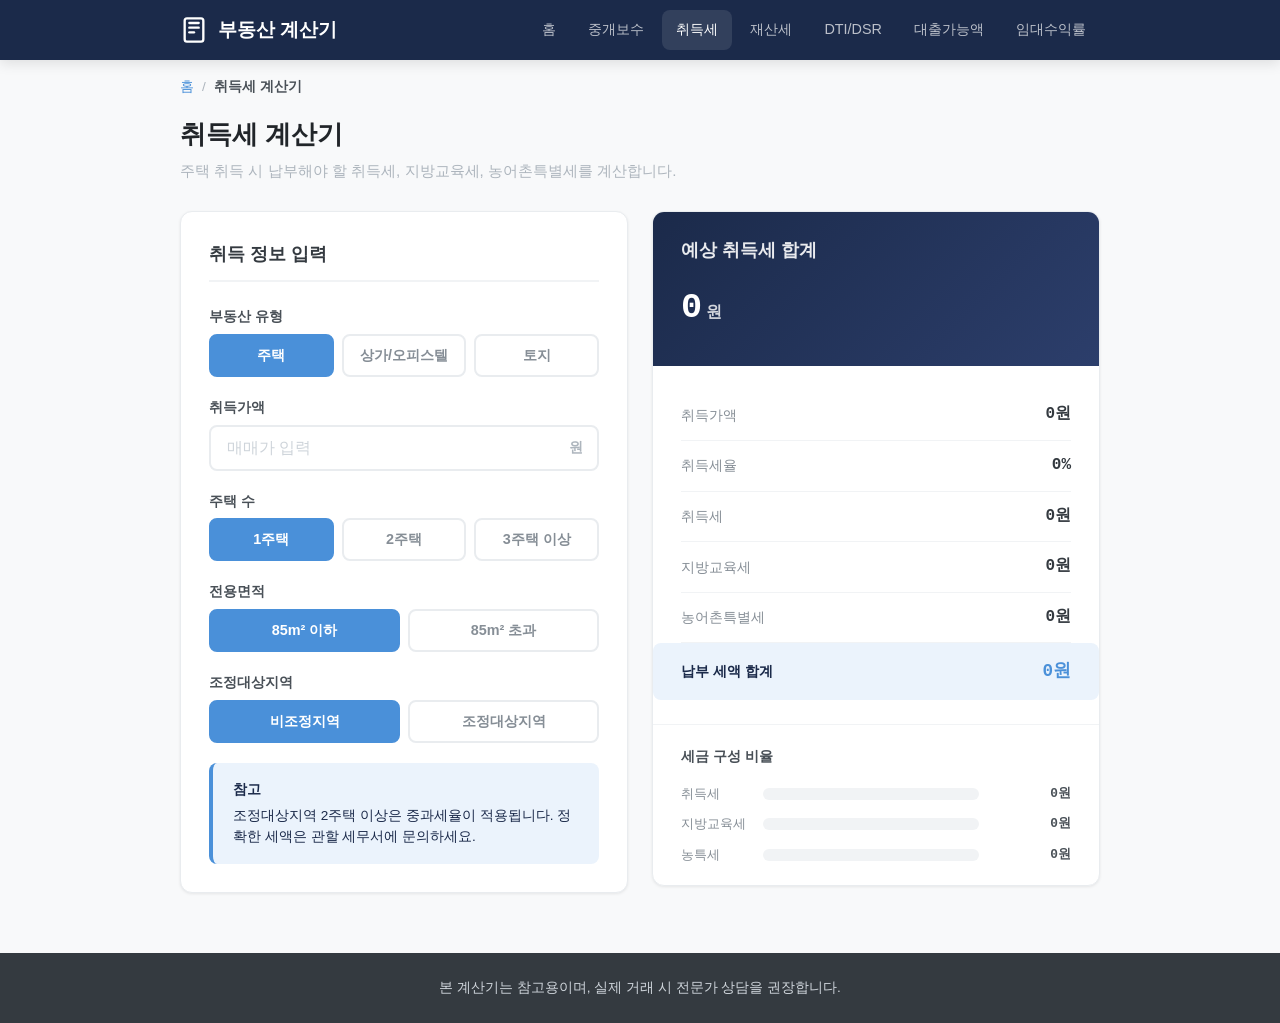
==== pages/acquisition-tax.html @ 390bfaba "부동산 계산기 사이트로 전면 리뉴얼 기존 퍼즐 게임을 삭제하고 부동산계산기.com을 참조한 종합 부동산 계산기 사이트를 구축. 카드 기반 대시보드, 실시간 계산, 바 차트 시각화," ====
<!DOCTYPE html>
<html lang="ko">
<head>
  <meta charset="UTF-8" />
  <meta name="viewport" content="width=device-width, initial-scale=1.0" />
  <title>취득세 계산기 - 부동산 계산기</title>
  <link rel="stylesheet" href="../css/common.css" />
  <link rel="stylesheet" href="../css/calculator.css" />
</head>
<body>

  <header class="header">
    <div class="header-inner">
      <a href="../index.html" class="header-logo">
        <svg viewBox="0 0 24 24" fill="none" stroke="currentColor" stroke-width="2" stroke-linecap="round" stroke-linejoin="round"><rect x="4" y="2" width="16" height="20" rx="2"/><line x1="8" y1="6" x2="16" y2="6"/><line x1="8" y1="10" x2="16" y2="10"/><line x1="8" y1="14" x2="12" y2="14"/></svg>
        부동산 계산기
      </a>
      <button class="menu-toggle" aria-label="메뉴">&#9776;</button>
      <nav class="header-nav">
        <a href="../index.html">홈</a>
        <a href="brokerage-fee.html">중개보수</a>
        <a href="acquisition-tax.html" class="active">취득세</a>
        <a href="property-tax.html">재산세</a>
        <a href="dti-dsr.html">DTI/DSR</a>
        <a href="ltv.html">대출가능액</a>
        <a href="rental-yield.html">임대수익률</a>
      </nav>
    </div>
  </header>

  <div class="container">
    <div class="breadcrumb">
      <a href="../index.html">홈</a> / <span>취득세 계산기</span>
    </div>

    <h1 class="calc-page-title">취득세 계산기</h1>
    <p class="calc-page-desc">주택 취득 시 납부해야 할 취득세, 지방교육세, 농어촌특별세를 계산합니다.</p>

    <div class="calc-layout">
      <div class="calc-input-section">
        <h2>취득 정보 입력</h2>

        <div class="form-group">
          <label class="form-label">부동산 유형</label>
          <div class="radio-group" id="propertyType">
            <button class="radio-btn active" data-value="주택">주택</button>
            <button class="radio-btn" data-value="상가">상가/오피스텔</button>
            <button class="radio-btn" data-value="토지">토지</button>
          </div>
        </div>

        <div class="form-group">
          <label class="form-label">취득가액</label>
          <div class="input-with-unit">
            <input type="text" class="form-input" id="acquisitionPrice" placeholder="매매가 입력" />
            <span class="input-unit">원</span>
          </div>
          <span class="korean-amount" id="acquisitionPriceKr"></span>
        </div>

        <div class="form-group" id="houseCountGroup">
          <label class="form-label">주택 수</label>
          <div class="radio-group" id="houseCount">
            <button class="radio-btn active" data-value="1">1주택</button>
            <button class="radio-btn" data-value="2">2주택</button>
            <button class="radio-btn" data-value="3">3주택 이상</button>
          </div>
        </div>

        <div class="form-group" id="areaGroup">
          <label class="form-label">전용면적</label>
          <div class="radio-group" id="areaType">
            <button class="radio-btn active" data-value="85이하">85m² 이하</button>
            <button class="radio-btn" data-value="85초과">85m² 초과</button>
          </div>
        </div>

        <div class="form-group" id="adjustedAreaGroup">
          <label class="form-label">조정대상지역</label>
          <div class="radio-group" id="adjustedArea">
            <button class="radio-btn active" data-value="no">비조정지역</button>
            <button class="radio-btn" data-value="yes">조정대상지역</button>
          </div>
        </div>

        <div class="info-box">
          <p><strong>참고</strong> 조정대상지역 2주택 이상은 중과세율이 적용됩니다. 정확한 세액은 관할 세무서에 문의하세요.</p>
        </div>
      </div>

      <div class="calc-result-section">
        <div class="result-header">
          <h2>예상 취득세 합계</h2>
          <div class="result-main-value" id="resultTotal">0<small>원</small></div>
          <div class="result-sub-text" id="resultTotalKr"></div>
        </div>
        <div class="result-details">
          <div class="result-row">
            <span class="result-row-label">취득가액</span>
            <span class="result-row-value" id="resultPrice">0원</span>
          </div>
          <div class="result-row">
            <span class="result-row-label">취득세율</span>
            <span class="result-row-value" id="resultTaxRate">0%</span>
          </div>
          <div class="result-row">
            <span class="result-row-label">취득세</span>
            <span class="result-row-value" id="resultAcqTax">0원</span>
          </div>
          <div class="result-row">
            <span class="result-row-label">지방교육세</span>
            <span class="result-row-value" id="resultEduTax">0원</span>
          </div>
          <div class="result-row">
            <span class="result-row-label">농어촌특별세</span>
            <span class="result-row-value" id="resultFarmTax">0원</span>
          </div>
          <div class="result-row highlight">
            <span class="result-row-label">납부 세액 합계</span>
            <span class="result-row-value" id="resultTotalHighlight">0원</span>
          </div>
        </div>

        <div class="result-chart">
          <h3>세금 구성 비율</h3>
          <div class="bar-chart" id="taxChart">
            <div class="bar-item">
              <span class="bar-label">취득세</span>
              <div class="bar-track"><div class="bar-fill blue" id="barAcq" style="width:0%"></div></div>
              <span class="bar-amount" id="barAcqAmt">0원</span>
            </div>
            <div class="bar-item">
              <span class="bar-label">지방교육세</span>
              <div class="bar-track"><div class="bar-fill green" id="barEdu" style="width:0%"></div></div>
              <span class="bar-amount" id="barEduAmt">0원</span>
            </div>
            <div class="bar-item">
              <span class="bar-label">농특세</span>
              <div class="bar-track"><div class="bar-fill orange" id="barFarm" style="width:0%"></div></div>
              <span class="bar-amount" id="barFarmAmt">0원</span>
            </div>
          </div>
        </div>
      </div>
    </div>
  </div>

  <footer class="footer">
    <p>본 계산기는 참고용이며, 실제 거래 시 전문가 상담을 권장합니다.</p>
  </footer>

  <script src="../js/common.js"></script>
  <script src="../js/calculators/acquisition-tax.js"></script>
</body>
</html>
---- css/common.css ----
/* ===== Reset & Base ===== */
*,
*::before,
*::after {
  margin: 0;
  padding: 0;
  box-sizing: border-box;
}

:root {
  /* Colors */
  --navy: #1B2A4A;
  --navy-light: #2C3E6B;
  --blue: #4A90D9;
  --blue-light: #6BAAEE;
  --blue-bg: #EBF3FC;
  --green: #27AE60;
  --green-bg: #E8F8EF;
  --orange: #F39C12;
  --orange-bg: #FEF5E7;
  --red: #E74C3C;
  --red-bg: #FDEDEC;
  --gray-50: #F8F9FA;
  --gray-100: #F1F3F5;
  --gray-200: #E9ECEF;
  --gray-300: #DEE2E6;
  --gray-400: #CED4DA;
  --gray-500: #ADB5BD;
  --gray-600: #868E96;
  --gray-700: #495057;
  --gray-800: #343A40;
  --gray-900: #212529;
  --white: #FFFFFF;

  /* Shadows */
  --shadow-sm: 0 1px 3px rgba(0, 0, 0, 0.08);
  --shadow-md: 0 4px 12px rgba(0, 0, 0, 0.1);
  --shadow-lg: 0 8px 24px rgba(0, 0, 0, 0.12);
  --shadow-hover: 0 8px 24px rgba(74, 144, 217, 0.2);

  /* Border Radius */
  --radius-sm: 8px;
  --radius-md: 12px;
  --radius-lg: 16px;
  --radius-xl: 20px;

  /* Transitions */
  --transition: all 0.25s ease;

  /* Font */
  --font-main: 'Pretendard', -apple-system, BlinkMacSystemFont, 'Segoe UI', Roboto, sans-serif;
  --font-mono: 'SF Mono', 'Fira Code', 'Consolas', monospace;
}

html {
  font-size: 16px;
  scroll-behavior: smooth;
}

body {
  font-family: var(--font-main);
  color: var(--gray-800);
  background: var(--gray-50);
  line-height: 1.6;
  -webkit-font-smoothing: antialiased;
}

a {
  text-decoration: none;
  color: inherit;
}

button {
  cursor: pointer;
  border: none;
  font-family: inherit;
}

input, select {
  font-family: inherit;
  outline: none;
}

/* ===== Layout ===== */
.container {
  max-width: 960px;
  margin: 0 auto;
  padding: 0 20px;
}

/* ===== Header ===== */
.header {
  background: var(--navy);
  color: var(--white);
  padding: 0;
  position: sticky;
  top: 0;
  z-index: 100;
  box-shadow: var(--shadow-md);
}

.header-inner {
  max-width: 960px;
  margin: 0 auto;
  padding: 0 20px;
  display: flex;
  align-items: center;
  justify-content: space-between;
  height: 60px;
}

.header-logo {
  display: flex;
  align-items: center;
  gap: 10px;
  font-size: 1.2rem;
  font-weight: 700;
  color: var(--white);
}

.header-logo svg {
  width: 28px;
  height: 28px;
}

.header-nav {
  display: flex;
  gap: 4px;
}

.header-nav a {
  color: rgba(255, 255, 255, 0.7);
  padding: 8px 14px;
  border-radius: var(--radius-sm);
  font-size: 0.9rem;
  font-weight: 500;
  transition: var(--transition);
}

.header-nav a:hover,
.header-nav a.active {
  color: var(--white);
  background: rgba(255, 255, 255, 0.1);
}

/* Mobile menu */
.menu-toggle {
  display: none;
  background: none;
  color: var(--white);
  font-size: 1.5rem;
  padding: 4px;
}

/* ===== Footer ===== */
.footer {
  background: var(--gray-800);
  color: var(--gray-400);
  text-align: center;
  padding: 24px 20px;
  font-size: 0.85rem;
  margin-top: 60px;
}

.footer a {
  color: var(--blue-light);
}

/* ===== Breadcrumb ===== */
.breadcrumb {
  display: flex;
  align-items: center;
  gap: 8px;
  padding: 16px 0;
  font-size: 0.85rem;
  color: var(--gray-500);
}

.breadcrumb a {
  color: var(--blue);
  transition: var(--transition);
}

.breadcrumb a:hover {
  color: var(--navy);
}

.breadcrumb span {
  color: var(--gray-700);
  font-weight: 600;
}

/* ===== Responsive ===== */
@media (max-width: 768px) {
  .header-nav {
    display: none;
    position: absolute;
    top: 60px;
    left: 0;
    right: 0;
    background: var(--navy);
    flex-direction: column;
    padding: 12px;
    border-top: 1px solid rgba(255,255,255,0.1);
  }

  .header-nav.open {
    display: flex;
  }

  .menu-toggle {
    display: block;
  }
}
---- css/calculator.css ----
/* ===== Calculator Page Layout ===== */
.calc-page {
  padding: 24px 0 40px;
}

.calc-page-title {
  font-size: 1.6rem;
  font-weight: 800;
  color: var(--gray-900);
  margin-bottom: 4px;
}

.calc-page-desc {
  font-size: 0.95rem;
  color: var(--gray-500);
  margin-bottom: 28px;
}

/* ===== Two Column Layout ===== */
.calc-layout {
  display: grid;
  grid-template-columns: 1fr 1fr;
  gap: 24px;
  align-items: start;
}

/* ===== Input Section ===== */
.calc-input-section {
  background: var(--white);
  border-radius: var(--radius-md);
  padding: 28px;
  box-shadow: var(--shadow-sm);
  border: 1px solid var(--gray-200);
}

.calc-input-section h2 {
  font-size: 1.1rem;
  font-weight: 700;
  color: var(--gray-800);
  margin-bottom: 24px;
  padding-bottom: 12px;
  border-bottom: 2px solid var(--gray-100);
}

/* ===== Form Group ===== */
.form-group {
  margin-bottom: 20px;
}

.form-group:last-child {
  margin-bottom: 0;
}

.form-label {
  display: block;
  font-size: 0.85rem;
  font-weight: 600;
  color: var(--gray-700);
  margin-bottom: 6px;
}

.form-hint {
  display: block;
  font-size: 0.78rem;
  color: var(--gray-500);
  margin-top: 4px;
}

/* Input fields */
.form-input {
  width: 100%;
  padding: 12px 16px;
  border: 2px solid var(--gray-200);
  border-radius: var(--radius-sm);
  font-size: 1rem;
  color: var(--gray-800);
  background: var(--white);
  transition: var(--transition);
}

.form-input:focus {
  border-color: var(--blue);
  box-shadow: 0 0 0 3px rgba(74, 144, 217, 0.15);
}

.form-input::placeholder {
  color: var(--gray-400);
}

/* Input with unit suffix */
.input-with-unit {
  position: relative;
}

.input-with-unit .form-input {
  padding-right: 50px;
}

.input-unit {
  position: absolute;
  right: 16px;
  top: 50%;
  transform: translateY(-50%);
  font-size: 0.9rem;
  font-weight: 600;
  color: var(--gray-500);
}

/* Korean amount display */
.korean-amount {
  font-size: 0.82rem;
  color: var(--blue);
  font-weight: 600;
  margin-top: 4px;
  min-height: 1.2em;
}

/* Select */
.form-select {
  width: 100%;
  padding: 12px 16px;
  border: 2px solid var(--gray-200);
  border-radius: var(--radius-sm);
  font-size: 1rem;
  color: var(--gray-800);
  background: var(--white);
  appearance: none;
  background-image: url("data:image/svg+xml,%3Csvg xmlns='http://www.w3.org/2000/svg' width='12' height='12' viewBox='0 0 12 12'%3E%3Cpath fill='%23868E96' d='M6 8L1 3h10z'/%3E%3C/svg%3E");
  background-repeat: no-repeat;
  background-position: right 14px center;
  transition: var(--transition);
  cursor: pointer;
}

.form-select:focus {
  border-color: var(--blue);
  box-shadow: 0 0 0 3px rgba(74, 144, 217, 0.15);
}

/* Radio / Toggle Group */
.radio-group {
  display: flex;
  gap: 8px;
  flex-wrap: wrap;
}

.radio-btn {
  flex: 1;
  min-width: 80px;
  padding: 10px 16px;
  border: 2px solid var(--gray-200);
  border-radius: var(--radius-sm);
  font-size: 0.9rem;
  font-weight: 600;
  color: var(--gray-600);
  background: var(--white);
  text-align: center;
  transition: var(--transition);
  cursor: pointer;
}

.radio-btn:hover {
  border-color: var(--blue);
  color: var(--blue);
}

.radio-btn.active {
  background: var(--blue);
  border-color: var(--blue);
  color: var(--white);
}

/* Slider */
.slider-container {
  display: flex;
  align-items: center;
  gap: 12px;
}

.form-slider {
  flex: 1;
  -webkit-appearance: none;
  appearance: none;
  height: 6px;
  background: var(--gray-200);
  border-radius: 3px;
  outline: none;
}

.form-slider::-webkit-slider-thumb {
  -webkit-appearance: none;
  appearance: none;
  width: 20px;
  height: 20px;
  border-radius: 50%;
  background: var(--blue);
  cursor: pointer;
  box-shadow: 0 2px 6px rgba(74, 144, 217, 0.4);
}

.slider-value {
  min-width: 60px;
  font-size: 1rem;
  font-weight: 700;
  color: var(--blue);
  text-align: right;
  font-family: var(--font-mono);
}

/* ===== Result Section ===== */
.calc-result-section {
  background: var(--white);
  border-radius: var(--radius-md);
  box-shadow: var(--shadow-sm);
  border: 1px solid var(--gray-200);
  overflow: hidden;
  position: sticky;
  top: 80px;
}

.result-header {
  background: linear-gradient(135deg, var(--navy) 0%, var(--navy-light) 100%);
  color: var(--white);
  padding: 24px 28px;
}

.result-header h2 {
  font-size: 1.1rem;
  font-weight: 700;
  margin-bottom: 16px;
  opacity: 0.9;
}

.result-main-value {
  font-size: 2.2rem;
  font-weight: 800;
  font-family: var(--font-mono);
  letter-spacing: -0.5px;
}

.result-main-value small {
  font-size: 1rem;
  font-weight: 600;
  opacity: 0.8;
  margin-left: 4px;
}

.result-sub-text {
  font-size: 0.85rem;
  color: rgba(255, 255, 255, 0.65);
  margin-top: 6px;
}

/* Result Details */
.result-details {
  padding: 24px 28px;
}

.result-row {
  display: flex;
  justify-content: space-between;
  align-items: center;
  padding: 12px 0;
  border-bottom: 1px solid var(--gray-100);
}

.result-row:last-child {
  border-bottom: none;
}

.result-row-label {
  font-size: 0.9rem;
  color: var(--gray-600);
}

.result-row-value {
  font-size: 1rem;
  font-weight: 700;
  color: var(--gray-800);
  font-family: var(--font-mono);
}

/* Result highlight row */
.result-row.highlight {
  background: var(--blue-bg);
  margin: 0 -28px;
  padding: 14px 28px;
  border-radius: var(--radius-sm);
  border-bottom: none;
}

.result-row.highlight .result-row-label {
  color: var(--navy);
  font-weight: 600;
}

.result-row.highlight .result-row-value {
  color: var(--blue);
  font-size: 1.1rem;
}

/* Result chart placeholder */
.result-chart {
  padding: 20px 28px;
  border-top: 1px solid var(--gray-100);
}

.result-chart h3 {
  font-size: 0.9rem;
  font-weight: 700;
  color: var(--gray-700);
  margin-bottom: 16px;
}

/* Simple bar chart */
.bar-chart {
  display: flex;
  flex-direction: column;
  gap: 10px;
}

.bar-item {
  display: flex;
  align-items: center;
  gap: 12px;
}

.bar-label {
  font-size: 0.8rem;
  color: var(--gray-600);
  min-width: 70px;
}

.bar-track {
  flex: 1;
  height: 12px;
  background: var(--gray-100);
  border-radius: 6px;
  overflow: hidden;
}

.bar-fill {
  height: 100%;
  border-radius: 6px;
  transition: width 0.5s ease;
}

.bar-fill.blue { background: var(--blue); }
.bar-fill.green { background: var(--green); }
.bar-fill.orange { background: var(--orange); }
.bar-fill.red { background: var(--red); }

.bar-amount {
  font-size: 0.8rem;
  font-weight: 600;
  color: var(--gray-700);
  min-width: 80px;
  text-align: right;
  font-family: var(--font-mono);
}

/* ===== Info Box ===== */
.info-box {
  margin-top: 20px;
  padding: 16px 20px;
  background: var(--blue-bg);
  border-radius: var(--radius-sm);
  border-left: 4px solid var(--blue);
}

.info-box p {
  font-size: 0.85rem;
  color: var(--navy);
  line-height: 1.6;
}

.info-box strong {
  display: block;
  margin-bottom: 4px;
  color: var(--navy);
}

/* ===== Responsive ===== */
@media (max-width: 768px) {
  .calc-layout {
    grid-template-columns: 1fr;
  }

  .calc-result-section {
    position: static;
  }

  .calc-input-section,
  .result-details,
  .result-header {
    padding: 20px;
  }

  .result-main-value {
    font-size: 1.8rem;
  }

  .result-row.highlight {
    margin: 0 -20px;
    padding: 12px 20px;
  }
}
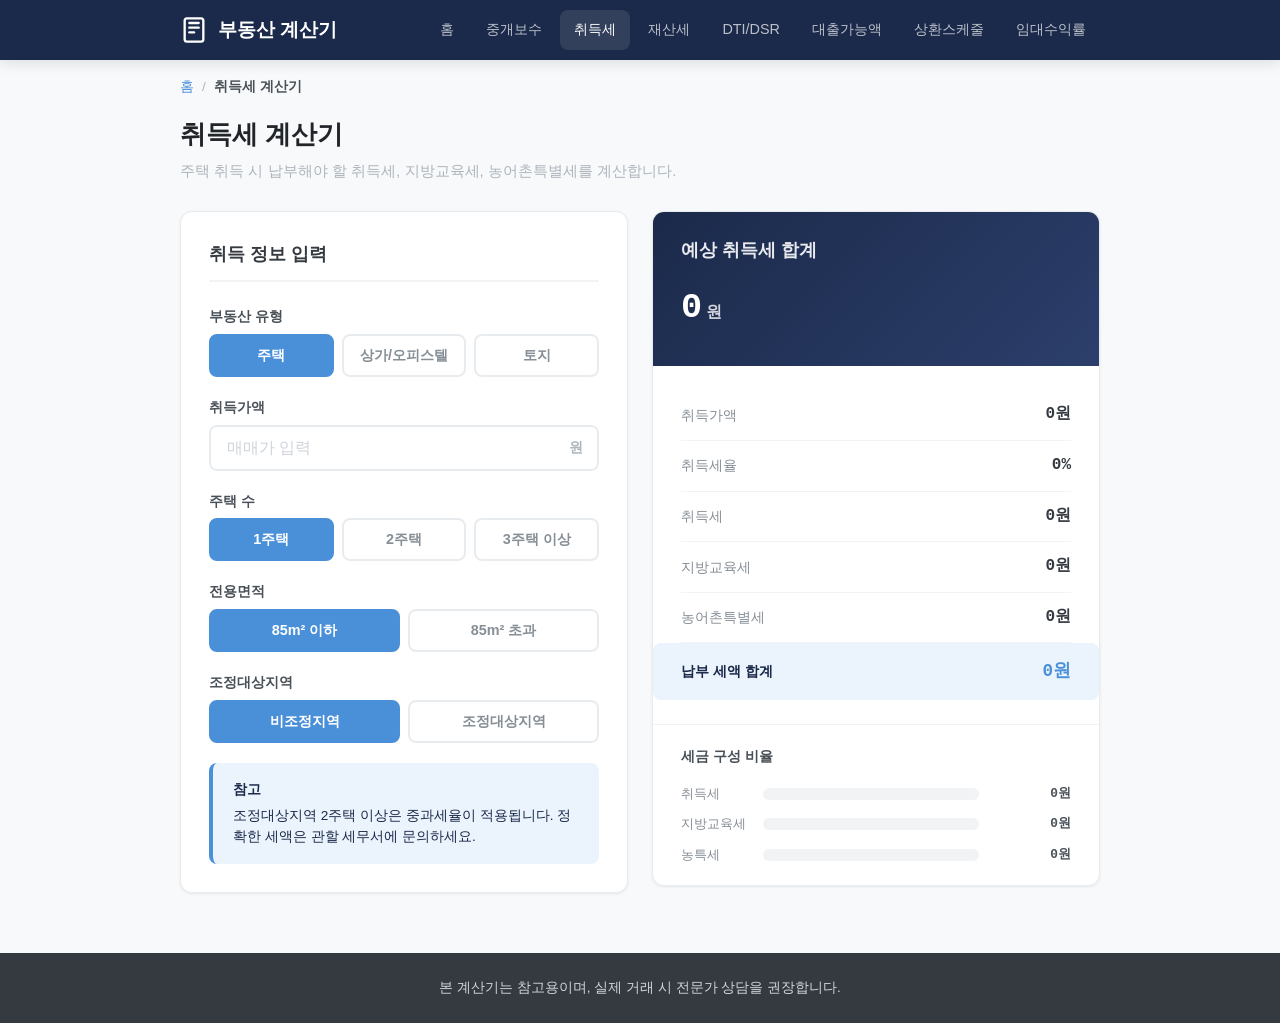
==== commit a1d855e6: "상환 스케줄 계산기 추가 및 LTV 계산기 연동 대출 상환 시나리오를 확인할 수 있는 상환 스케줄 계산기를 추가하고, LTV 대출가능액 계산기에서 바로 이어서 상환 스케줄을 확인할" ====
--- a/pages/acquisition-tax.html
+++ b/pages/acquisition-tax.html
@@ -23,6 +23,7 @@
         <a href="property-tax.html">재산세</a>
         <a href="dti-dsr.html">DTI/DSR</a>
         <a href="ltv.html">대출가능액</a>
+        <a href="repayment.html">상환스케줄</a>
         <a href="rental-yield.html">임대수익률</a>
       </nav>
     </div>
